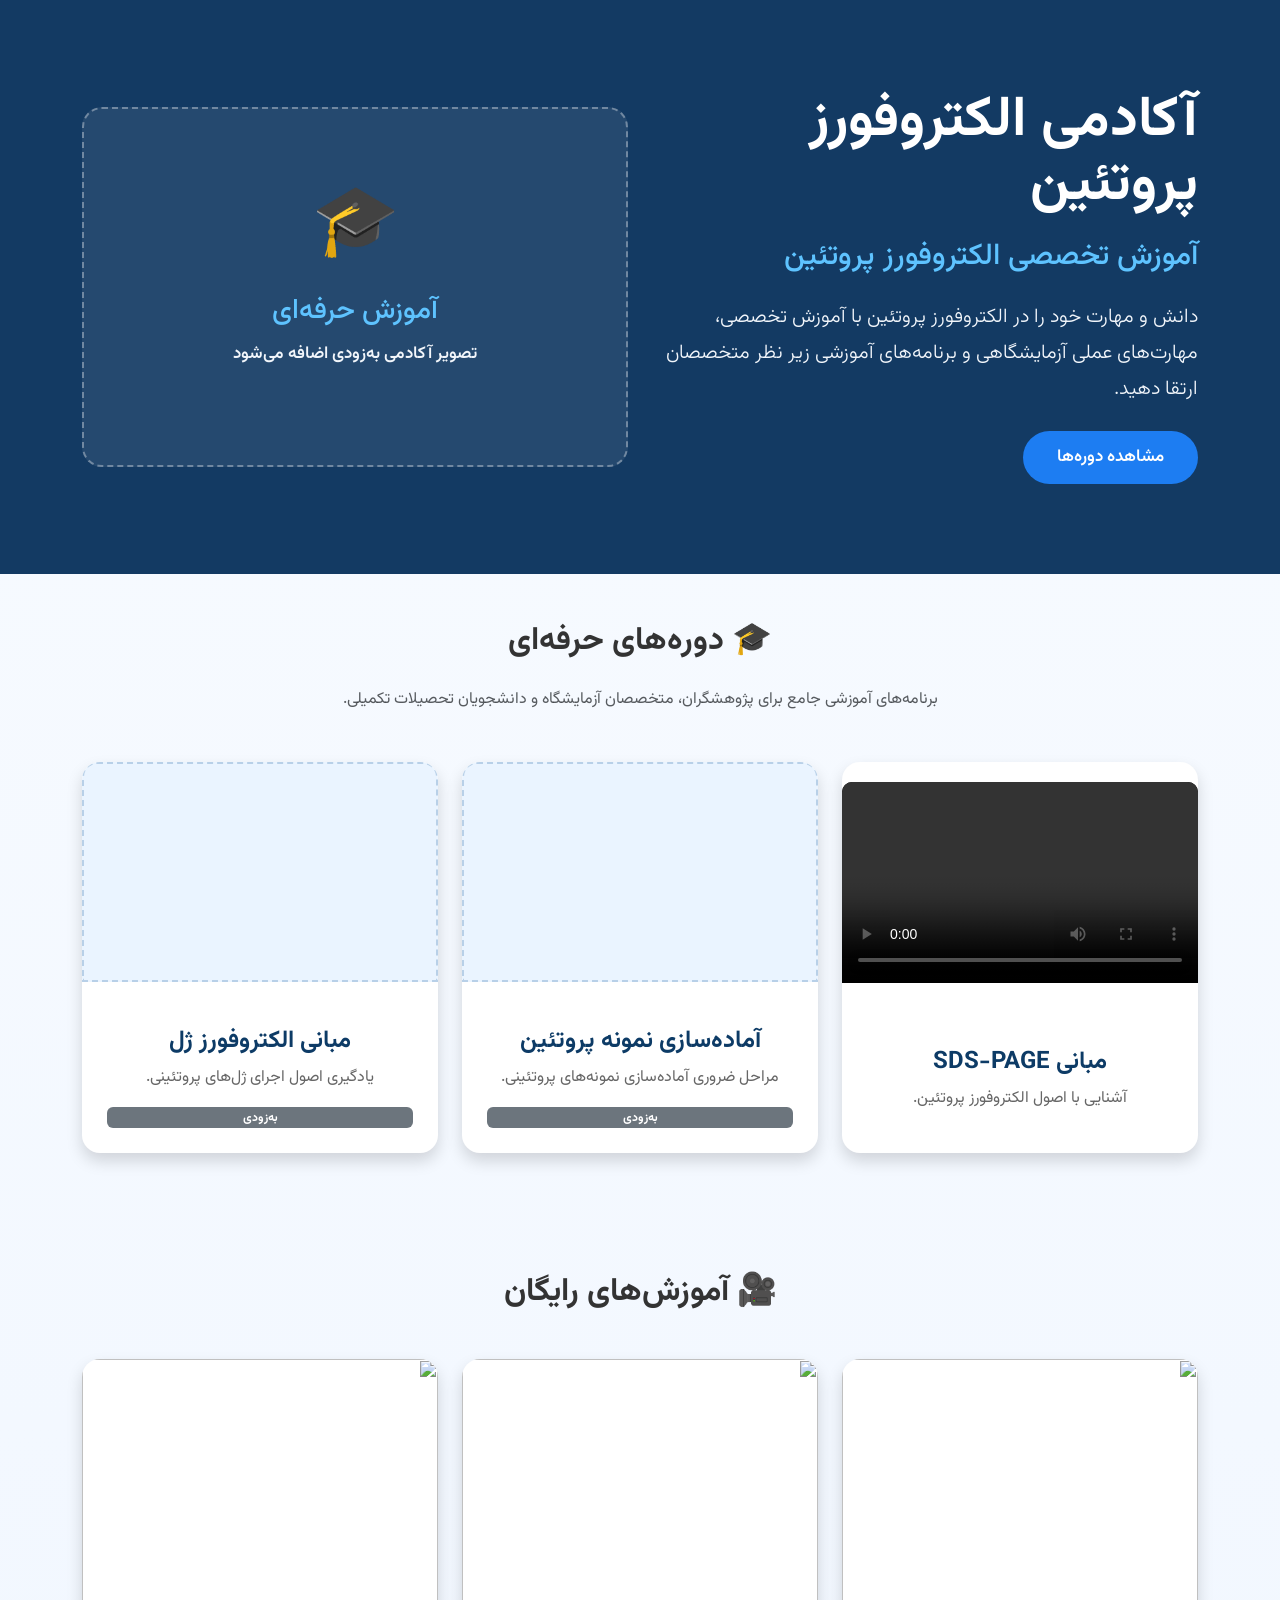
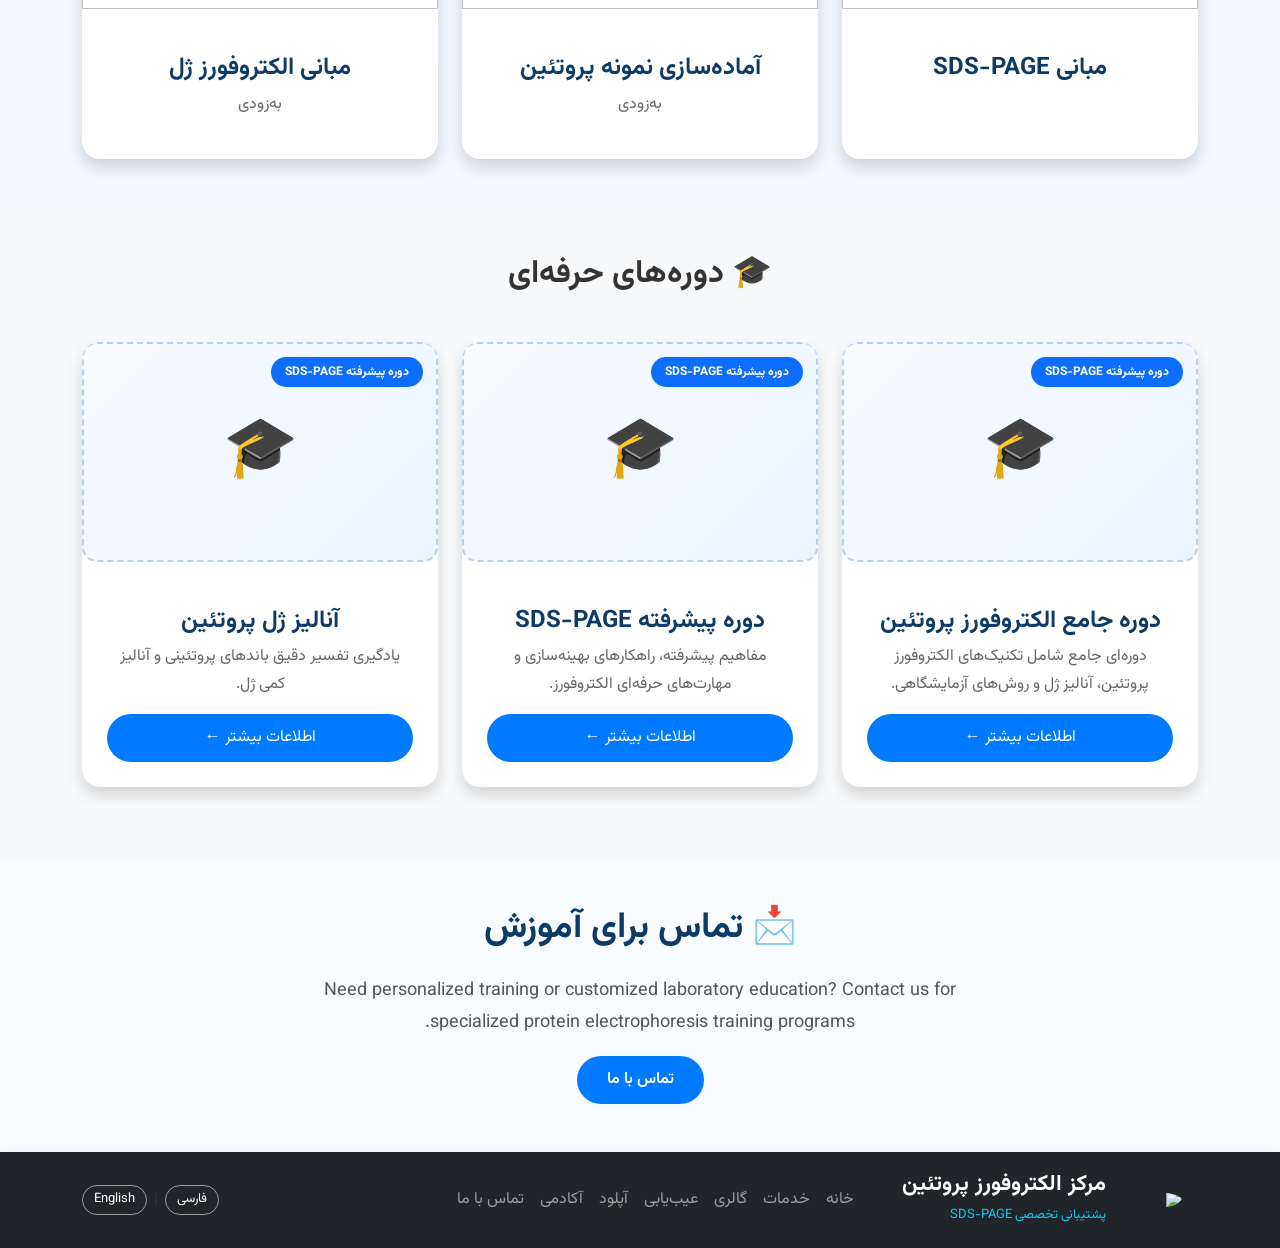
==== academy.html @ 6d5c1d3f "Add files via upload" ====
<!DOCTYPE html>
<html lang="en">

<head>

<meta charset="UTF-8">
<meta name="viewport" content="width=device-width, initial-scale=1.0">

<title>Academy | Protein Electrophoresis Center</title>
<link href="https://cdn.jsdelivr.net/npm/bootstrap@5.3.0/dist/css/bootstrap.min.css" rel="stylesheet">

<link rel="stylesheet" href="style.css">
<link rel="preconnect" href="https://fonts.googleapis.com">
<link rel="preconnect" href="https://fonts.gstatic.com" crossorigin>
<link href="https://fonts.googleapis.com/css2?family=Vazirmatn:wght@300;400;500;600;700&display=swap" rel="stylesheet">

</head>


<body>


<!-- Academy Header -->

<section class="academy-hero">

<div class="container">

<div class="row align-items-center">

<div class="col-lg-6">

<h1 class="display-4 fw-bold">
    Protein Electrophoresis Academy
</h1>
<h3 class="text-primary mb-4">
Specialized Training in Protein Electrophoresis
</h3>

<p class="lead text-muted mb-4">
Advance Your Expertise in Protein Electrophoresis with Specialized Training,
Hands-on Laboratory Skills, and Expert-Led Educational Programs.
</p>

<a href="#courses" class="btn btn-primary">
Explore Courses
</a>

</div>


<div class="col-lg-6 text-center">

<div class="academy-placeholder">

    <div class="placeholder-content">

        <div class="placeholder-icon">🎓</div>

        <h3>Professional Training</h3>

        <p>Academy Image Coming Soon</p>

    </div>

</div>

</div>

</section>
<section class="py-5" id="free">

<div class="container">

<div class="text-center mb-5">

<h2 class="fw-bold">
🎓 Professional Courses
</h2>

<p class="text-muted">

Comprehensive training programs designed for researchers, laboratory professionals, and graduate students.

</p>

</div>


<div class="row">


<div class="col-md-4 mb-4">

<div class="card h-100 shadow">

<div class="sds-video">
    <video controls preload="metadata" playsinline>
        <source src="videos/sds-page.mp4" type="video/mp4">
        Your browser does not support HTML5 video.
    </video>
</div>



<div class="card-body text-center">

<h4>
SDS-PAGE Fundamentals
</h4>

<p>
Introduction to protein electrophoresis principles.
</p>



</div>

</div>

</div>



<div class="col-md-4 mb-4">

<div class="card h-100 shadow">


<div class="tutorial-placeholder">
</div>


<div class="card-body text-center">

<h4>
Protein Sample Preparation
</h4>

<p>
Essential steps for preparing protein samples.
</p>

<span class="badge bg-secondary">
Coming Soon
</span>

</div>

</div>

</div>




<div class="col-md-4 mb-4">

<div class="card h-100 shadow">


<div class="tutorial-placeholder">
</div>


<div class="card-body text-center">

<h4>
Gel Electrophoresis Basics
</h4>

<p>
Learn the fundamentals of running protein gels.
</p>

<span class="badge bg-secondary">
Coming Soon
</span>

</div>

</div>

</div>


</div>

</div>

</section>


<!-- Free Tutorials -->

<section class="py-5">

<div class="container">

<h2 class="text-center mb-5">
🎥 Free Tutorials
</h2>


<div class="row">


<div class="col-md-4">

<div class="card h-100 shadow">

<img src="images/tutorial1.png" class="card-img-top">

<div class="card-body text-center">

<h4>
SDS-PAGE Fundamentals
</h4>


</div>

</div>

</div>



<div class="col-md-4">

<div class="card h-100 shadow">

<img src="images/tutorial2.png" class="card-img-top">

<div class="card-body text-center">

<h4>
Protein Sample Preparation
</h4>

<p>
Coming Soon
</p>

</div>

</div>

</div>



<div class="col-md-4">

<div class="card h-100 shadow">

<img src="images/tutorial3.png" class="card-img-top">

<div class="card-body text-center">

<h4>
Gel Electrophoresis Basics
</h4>

<p>
Coming Soon
</p>

</div>

</div>

</div>


</div>

</div>

</section>
<section class="py-5 bg-light" id="courses">

<div class="container">

<h2 class="text-center mb-5">
🎓 Professional Courses
</h2>


<div class="row">


<div class="col-md-4 mb-4">

<div class="card h-100 shadow">
<div class="course-badge">
  Advanced SDS-PAGE Course
</div>

<div class="course-placeholder">
    🎓
</div>


<div class="card-body text-center">

<h4>
Complete Protein Electrophoresis Course
</h4>

<p>
A comprehensive course covering protein electrophoresis techniques, gel analysis and laboratory practices.
</p>


<a href="#" class="btn btn-primary">
Learn More →
</a>


</div>

</div>

</div>




<div class="col-md-4 mb-4">

<div class="card h-100 shadow">
<div class="course-badge">
  Advanced SDS-PAGE Course 
</div>

<div class="course-placeholder">
    🎓
</div>


<div class="card-body text-center">

<h4>
Advanced SDS-PAGE Course
</h4>

<p>
Advanced concepts, optimization strategies and professional electrophoresis skills.
</p>


<a href="#" class="btn btn-primary">
Learn More →
</a>


</div>

</div>

</div>




<div class="col-md-4 mb-4">

<div class="card h-100 shadow">
<div class="course-badge">
    Advanced SDS-PAGE Course
</div>

<div class="course-placeholder">
    🎓
</div>


<div class="card-body text-center">

<h4>
Protein Gel Analysis 
</h4>

<p>
Learn accurate protein band interpretation and quantitative gel analysis.
</p>

<a href="#" class="btn btn-primary">
Learn More →
</a>


</div>

</div>

</div>


</div>

</div>

</section>

<section class="py-5 academy-contact">

<div class="container text-center">


<h2>
📩 Contact for Training
</h2>


<p class="mt-3">

Need personalized training or customized laboratory education?

Contact us for specialized protein electrophoresis training programs.

</p>


<a href="contact.html" class="btn btn-primary mt-3">

Contact Us

</a>


</div>

</section>

<script src="language.js"></script>
</body>

</html>
<nav class="navbar navbar-expand-lg navbar-dark bg-dark shadow">

<div class="container">

<a class="navbar-brand d-flex align-items-center" href="#">

<img src="images/logo.png" width="60" class="me-3">

<div>

<h4 class="m-0">Protein Electrophoresis Center</h4>

<small class="text-info">
Professional SDS-PAGE Support
</small>

</div>

</a>

<button class="navbar-toggler"

type="button"

data-bs-toggle="collapse"

data-bs-target="#navbarNav">

<span class="navbar-toggler-icon"></span>

</button>

<div class="collapse navbar-collapse"

id="navbarNav">

<ul class="navbar-nav ms-auto">

<li class="nav-item">

<a class="nav-link" href="index.html">Home</a>
</li>

<li class="nav-item">

<a class="nav-link"

href="#">Services</a>

</li>

<li class="nav-item">

<a class="nav-link"

href="#">Gallery</a>

</li>

<li class="nav-item">

<a class="nav-link"

href="#">Troubleshooting</a>

</li>

<li class="nav-item">

<a class="nav-link"

href="#">Upload</a>

</li>
<li class="nav-item">
    <a class="nav-link" href="academy.html">
        Academy
    </a>
</li>

<li class="nav-item">

<a class="nav-link"

href="#">Contact</a>

</li>

</ul>

</div>

</div>

</nav>
---- style.css ----
/* ===========================
   Protein Electrophoresis Clinic
   Final Version - Part 1
=========================== */

body{
    font-family: Arial, Helvetica, sans-serif;
    background:#f8f9fa;
    color:#333;
    margin:0;
    padding:0;
}

/* Navbar */

.navbar{
    padding:15px 0;
}

.navbar-brand h4{
    margin:0;
    font-size:26px;
    font-weight:bold;
}

.navbar-brand small{
    font-size:13px;
    color:#7fd3ff;
}

.navbar img{
    border-radius:50%;
}

/* Hero */

.hero{
    background:linear-gradient(135deg,#0b3c6d,#111827);
    color:white;
    padding:80px 0;
}

.hero h1{
    font-size:52px;
    font-weight:700;
}

.hero p{
    font-size:22px;
    line-height:1.8;
}

.hero-image{
    max-width:420px;
    border-radius:20px;
    box-shadow:0 15px 40px rgba(0,0,0,.35);
}

/* Buttons */

.btn-primary{
    background:#007bff;
    border:none;
    border-radius:30px;
    padding:12px 28px;
}

.btn-primary:hover{
    background:#0056b3;
}

.btn-outline-light{
    border-radius:30px;
    padding:12px 28px;
}

/* Sections */

section{
    padding-top:70px;
    padding-bottom:70px;
}

h2{
    font-weight:bold;
    margin-bottom:25px;
}

/* Cards */

.card{
    border:none;
    border-radius:20px;
    overflow:hidden;
    transition:.35s;
}

.card:hover{
    transform:translateY(-8px);
    box-shadow:0 20px 40px rgba(0,0,0,.18);
}

.card img{
    height:250px;
    object-fit:cover;
}

.card-body{
    padding:25px;
}

.card h4{
    font-weight:bold;
    color:#0d6efd;
}
/* WHY CHOOSE US */

.bg-light{
    background:#f5f8fc;
}

.text-center h1{
    font-size:60px;
}

.text-center h4{
    margin-top:20px;
    color:#0d6efd;
    font-weight:bold;
}

.text-center p{
    line-height:1.8;
}
/* ===== FINAL DESIGN EFFECTS ===== */

html{
scroll-behavior:smooth;
}


body{
font-family: Arial, sans-serif;
}


.card{
transition:0.4s ease;
}


.card:hover{
transform:translateY(-10px);
box-shadow:0 15px 35px rgba(0,0,0,0.2);
}


footer img{
border-radius:50%;
}


section{
animation:fadeIn 0.8s ease;
}


@keyframes fadeIn{

from{
opacity:0;
transform:translateY(20px);
}

to{
opacity:1;
transform:translateY(0);
}


}.feature-img{
    width:100%;
    height:160px;
    object-fit:cover;
    border-radius:12px;
    display:block;
    margin:0 auto 15px;
}
.academy-hero{

background:#133a63;

padding:90px 0;

color:white;

}


.academy-hero h1{

font-size:52px;

font-weight:700;

color:#0d3b66;

margin-bottom:25px;

}


.academy-hero p{

font-size:20px;

line-height:1.8;

margin-bottom:35px;

color:#555;

}


.academy-placeholder{

height:380px;

border:3px dashed #c7d7ea;

border-radius:20px;

display:flex;

align-items:center;

justify-content:center;

font-size:28px;

font-weight:600;

color:#6c757d;

background:white;

}
.academy-hero{

background:#133a63;

padding:90px 0;

color:white;

}


.academy-hero h1{

font-size:48px;
font-weight:700;
color:#0d3b66;
margin-bottom:20px;

}


.academy-hero h3{

font-size:26px;
color:#1d6fa5;
margin-bottom:25px;

}


.academy-hero p{

font-size:18px;
line-height:1.8;
color:#555;
margin-bottom:30px;

}


.academy-placeholder{

height:380px;
width:100%;
border-radius:20px;
border:3px dashed #c8d8e8;
background:white;

}
.tutorial-placeholder{

height:200px;

background:#f8fbff;

border:2px dashed #c8d8e8;

display:flex;

align-items:center;

justify-content:center;

border-radius:15px;

}
.course-placeholder{

height:200px;

background:white;

border:2px dashed #c8d8e8;

border-radius:15px;

display:flex;

align-items:center;

justify-content:center;

}
.academy-contact{

background:#f8fbff;

padding:70px 0;

}


.academy-contact h2{

font-size:36px;

font-weight:700;

color:#0d3b66;

}


.academy-contact p{

font-size:18px;

color:#555;

line-height:1.8;

max-width:700px;

margin:auto;

}
.academy-hero .btn,
.academy-contact .btn{

padding:12px 30px;

border-radius:30px;

font-weight:600;

}


.card{

border:none;

border-radius:18px;

overflow:hidden;

transition:0.3s;

}


.card:hover{

transform:translateY(-8px);

box-shadow:0 15px 30px rgba(0,0,0,0.12);

}


.card h4{

color:#0d3b66;

font-weight:700;

}


.card p{

color:#666;

line-height:1.7;

}
.tutorial-placeholder,
.course-placeholder{

height:220px;

background:linear-gradient(135deg,#f8fbff,#eaf4ff);

border:2px dashed #b8d0e8;

}
.tutorial-placeholder,
.course-placeholder{

font-size:60px;
color:#0d6efd;

}
.academy-hero h1{
    color:#ffffff;
    font-size:56px;
    font-weight:700;
    line-height:1.15;
    margin-bottom:20px;
}

.academy-hero h3{
    color:#5ec3ff !important;
    font-size:30px;
    font-weight:500;
    margin-bottom:25px;
}

.academy-hero p{
    color:#f2f6fb !important;
    font-size:20px;
    line-height:1.8;
    max-width:650px;
}

.academy-hero .btn{
    background:#1d7df2;
    color:#fff;
    border:none;
    padding:14px 34px;
    border-radius:40px;
    font-weight:600;
    font-size:17px;
}

.academy-hero .btn:hover{
    background:#0f6be6;
}
.academy-placeholder{

height:360px;

background:rgba(255,255,255,.08);

border:2px dashed rgba(255,255,255,.35);

border-radius:20px;

display:flex;

justify-content:center;

align-items:center;

text-align:center;

}

.placeholder-content h3{

color:white;

font-size:28px;

margin-top:15px;

margin-bottom:10px;

}

.placeholder-content p{

color:#d7e6f5;

font-size:17px;

}

.placeholder-icon{

font-size:70px;

}
.tutorial-placeholder{

height:220px;

background:#eaf4ff;

display:flex;

flex-direction:column;

justify-content:center;

align-items:center;

font-size:55px;

color:#1d7df2;

border-radius:15px 15px 0 0;

}

.tutorial-placeholder p{

margin-top:12px;

font-size:16px;

color:#5b6f85;

}
.course-card{
    position:relative;
}
.course-badge{
    position:absolute;
    top:15px;
    right:15px;
    background:#0d6efd;
    color:white;
    padding:6px 14px;
    border-radius:20px;
    font-size:12px;
    font-weight:700;
}

.card{
    position:relative;
}
.course-card,
.card {
    display:flex;
    flex-direction:column;
    height:100%;
}

.card-body {
    display:flex;
    flex-direction:column;
    flex:1;
}

.card-body .btn {
    margin-top:auto;
}
/* ===========================
   PRODUCT PAGE
=========================== */

.product-hero{
    background:#0b2a47;
    padding:90px 0;
    color:#fff;
}

.product-header{
    display:flex;
    align-items:center;
    justify-content:space-between;
    gap:60px;
    flex-wrap:wrap;
}

.product-info{
    flex:1;
    min-width:320px;
}

.product-category{
    display:inline-block;
    background:#1d4f91;
    color:#fff;
    padding:8px 18px;
    border-radius:30px;
    font-size:14px;
    font-weight:600;
    margin-bottom:20px;
}

.product-info h1{
    font-size:48px;
    font-weight:700;
    margin-bottom:20px;
    color:#fff;
}

.product-info p{
    font-size:18px;
    line-height:1.8;
    color:#dbe7f5;
    margin-bottom:35px;
}

.product-image{
    flex:1;
    display:flex;
    justify-content:center;
    min-width:320px;
}

.placeholder-image{
    width:420px;
    height:320px;
    border:2px dashed rgba(255,255,255,.35);
    border-radius:20px;
    display:flex;
    align-items:center;
    justify-content:center;
    font-size:22px;
    color:#dbe7f5;
    background:rgba(255,255,255,.05);
}
.mega-menu{
    width:650px;
    left:50%;
    transform:translateX(-50%);
    border-radius:15px;
    padding:25px;
}

.mega-menu .dropdown-item{
    padding:8px 10px;
    font-size:15px;
    color:#123;
}

.mega-menu .dropdown-item:hover{
    background:#0d6efd;
    color:white;
}

.mega-menu h6{
    font-size:18px;
    font-weight:700;
    margin-bottom:15px;
}

.product-preview{
    margin-top:20px;
    padding:15px;
    border-top:1px solid #ddd;
}
/* Products Mega Menu */

.mega-dropdown .dropdown-menu{
    width:600px;
    padding:25px;
    border-radius:12px;
    left:50%;
    transform:translateX(-50%);
}


.mega-menu .row{
    display:flex;
}


.mega-menu h6{
    color:#0d6efd;
    font-size:17px;
    font-weight:700;
    margin-bottom:15px;
}


.product-item{
    display:block;
    padding:7px 10px;
    color:#123;
    text-decoration:none;
    border-radius:5px;
}


.product-item:hover{
    background:#0d6efd;
    color:white;
}


.product-preview{
    background:#f8f9fa;
    border-radius:10px;
    padding:15px;
    margin-top:15px;
}
.dropdown-menu .dropdown-item {
    font-size: 14px;
    padding: 8px 15px;
}

.dropdown-menu {
    min-width: 260px;
}

.dropdown-menu .dropdown-item:hover {
    background-color: #0d6efd;
    color: white;
}
.navbar .dropdown-menu .dropdown-item {
    font-size: 13px !important;
    line-height: 1.4;
    padding: 6px 12px;
}

.navbar .dropdown-menu {
    font-size: 13px !important;
}

.navbar .dropdown-menu li {
    font-size: 13px !important;
}

#productImage{
    width: 100%;
    max-width: 350px;
    height: 350px;
    object-fit: contain;
    display: block;
    margin: auto;
}
.product-image-card{
    background:#ffffff;
    border-radius:20px;
    padding:30px;
    box-shadow:0 10px 25px rgba(0,0,0,.12);
    text-align:center;
}
body{
    background:linear-gradient(180deg,#f8fbff,#eef5ff);
}
.feature-img{
    width: 100% !important;
    max-width: 300px !important;
    height: 160px !important;
    object-fit: cover !important;
    display: block;
    margin: 0 auto;
}
#productImage{
    max-width:300px;
    width:100%;
    height:auto;
    display:block;
    margin:auto;
    object-fit:contain;
}
/* ===== Bilingual Persian / English ===== */
html[dir="rtl"] body,
html[lang="fa"] body,
body.rtl-site{
    font-family: "Vazirmatn", Tahoma, Arial, sans-serif;
}

html[dir="rtl"] .navbar-brand,
html[dir="rtl"] .navbar-nav,
html[dir="rtl"] .dropdown-menu{
    font-family: "Vazirmatn", Tahoma, Arial, sans-serif;
}

html[dir="rtl"] .navbar-nav .dropdown-menu{
    text-align:right;
}

.language-switcher{
    display:flex;
    align-items:center;
    gap:7px;
    margin-inline-start:18px;
    white-space:nowrap;
    z-index:10;
}
.language-btn{
    border:1px solid rgba(255,255,255,.55);
    background:transparent;
    color:#fff;
    border-radius:18px;
    padding:4px 11px;
    font-size:13px;
    cursor:pointer;
    transition:.2s ease;
}
.language-btn:hover{
    background:rgba(255,255,255,.12);
}

html[dir="rtl"] .navbar-brand .me-3{
    margin-right:0 !important;
    margin-left:1rem !important;
}

@media (max-width: 991px){
    .language-switcher{margin:10px 0 0;}
}
@media (min-width: 992px) {
    .navbar-brand h4 {
        font-size: 22px;
    }

    .navbar-brand .text-info {
        font-size: 13px;
    }
}
/* SDS-PAGE Video */
.sds-video-section {
    max-width: 900px;
    margin: 50px auto;
    padding: 20px;
    text-align: center;
}

.sds-video-section h2 {
    margin-bottom: 25px;
    font-weight: 600;
}

.video-wrapper {
    width: 100%;
    overflow: hidden;
    border-radius: 15px;
    box-shadow: 0 8px 25px rgba(0, 0, 0, 0.15);
    background: #000;
}

.video-wrapper video {
    display: block;
    width: 100%;
    height: auto;
}
.sds-video {
    width: 100%;
    margin-top: 20px;
    border-radius: 12px;
    overflow: hidden;
    background: #000;
}

.sds-video video {
    width: 100%;
    display: block;
    max-height: 450px;
}
.sds-video {
    width: 95%;
    max-width: 800px;
    margin: 20px auto;
    overflow: hidden;
    border-radius: 12px;
}

.sds-video video {
    width: 100%;
    height: auto;
    display: block;
}
.sds-video {
    width: 100%;
    max-width: 100%;
    margin: 20px auto 0;
    overflow: hidden;
    border-radius: 12px;
}

.sds-video iframe {
    display: block;
    width: 100%;
    aspect-ratio: 16 / 9;
    border: 0;
}
.sds-video {
    width: 100%;
    max-width: 800px;
    margin: 20px auto;
    overflow: hidden;
    border-radius: 12px;
    background: #000;
}

.sds-video video {
    display: block;
    width: 100%;
    height: auto;
}
.sds-video {
    width: 100%;
    overflow: hidden;
    background: #000;
    border-radius: 10px 10px 0 0;
}

.sds-video video {
    width: 100%;
    height: auto;
    display: block;
    aspect-ratio: 16 / 9;
    object-fit: contain;
}
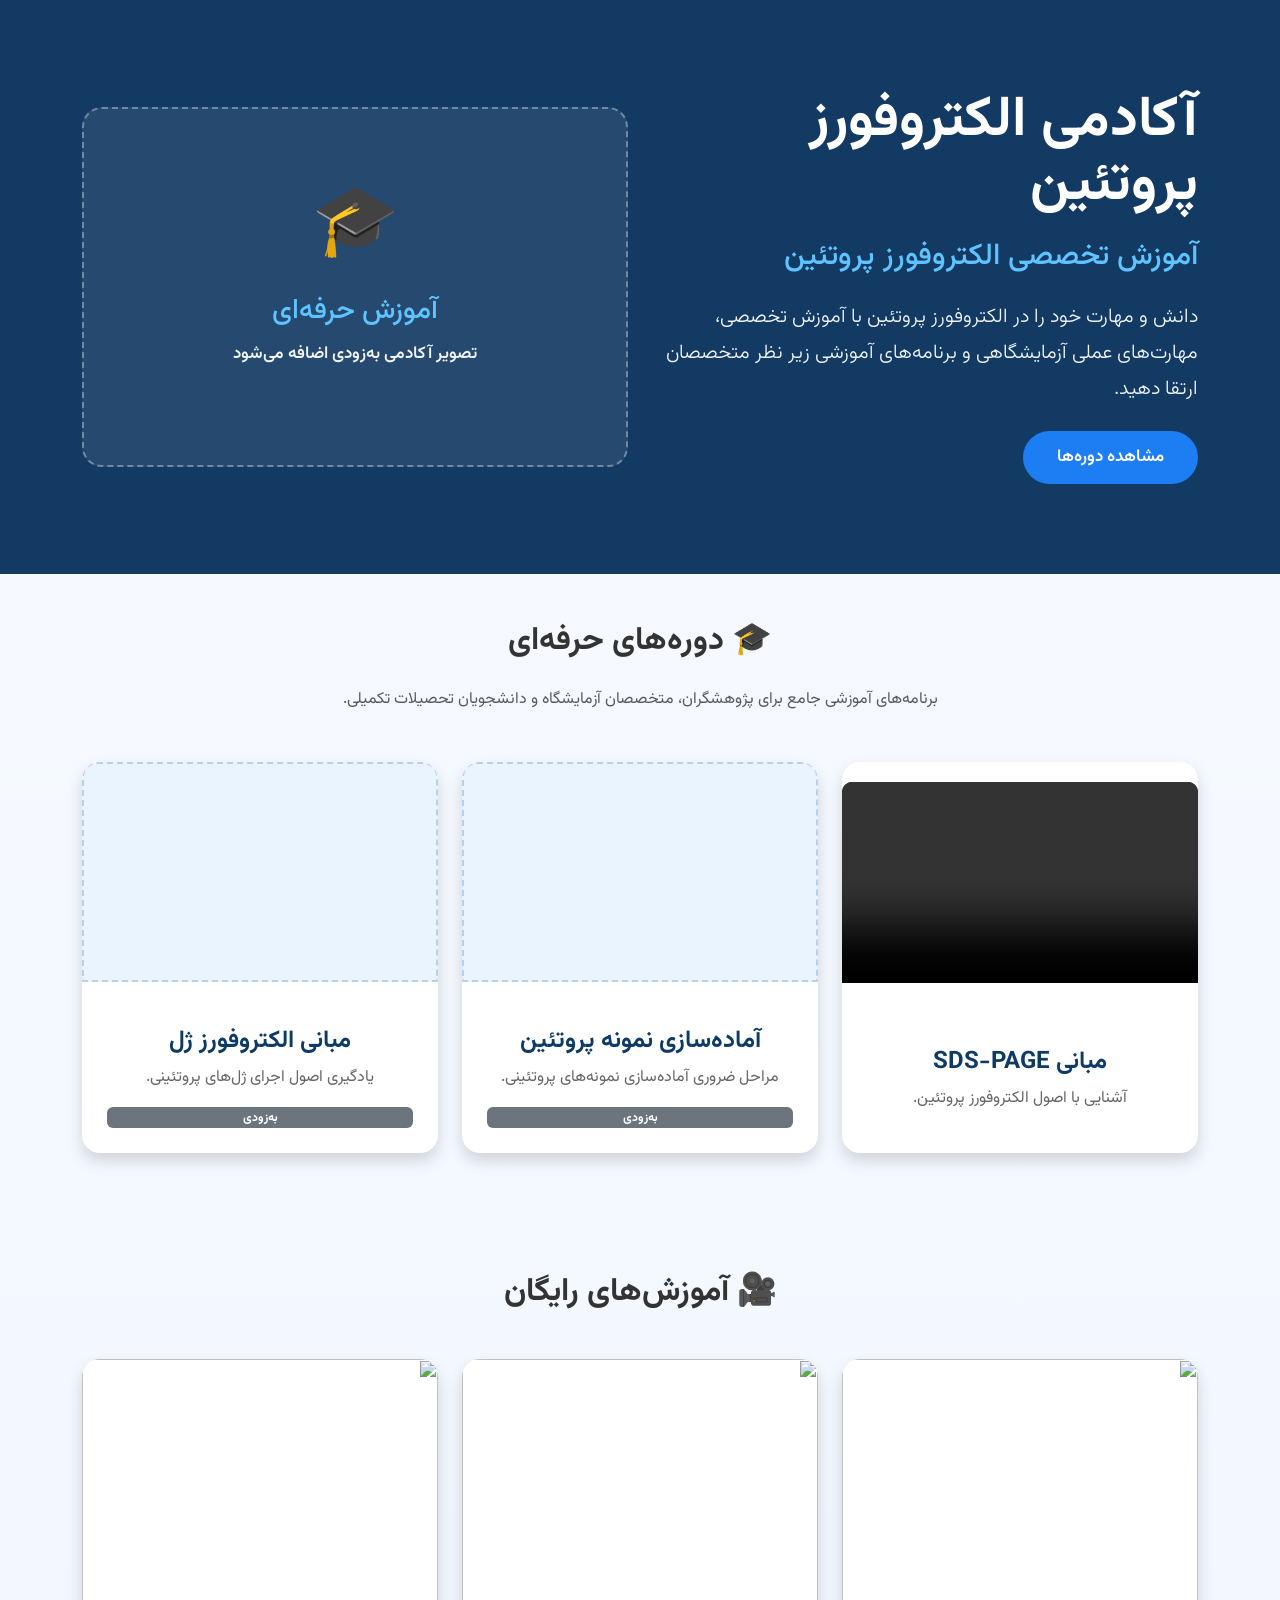
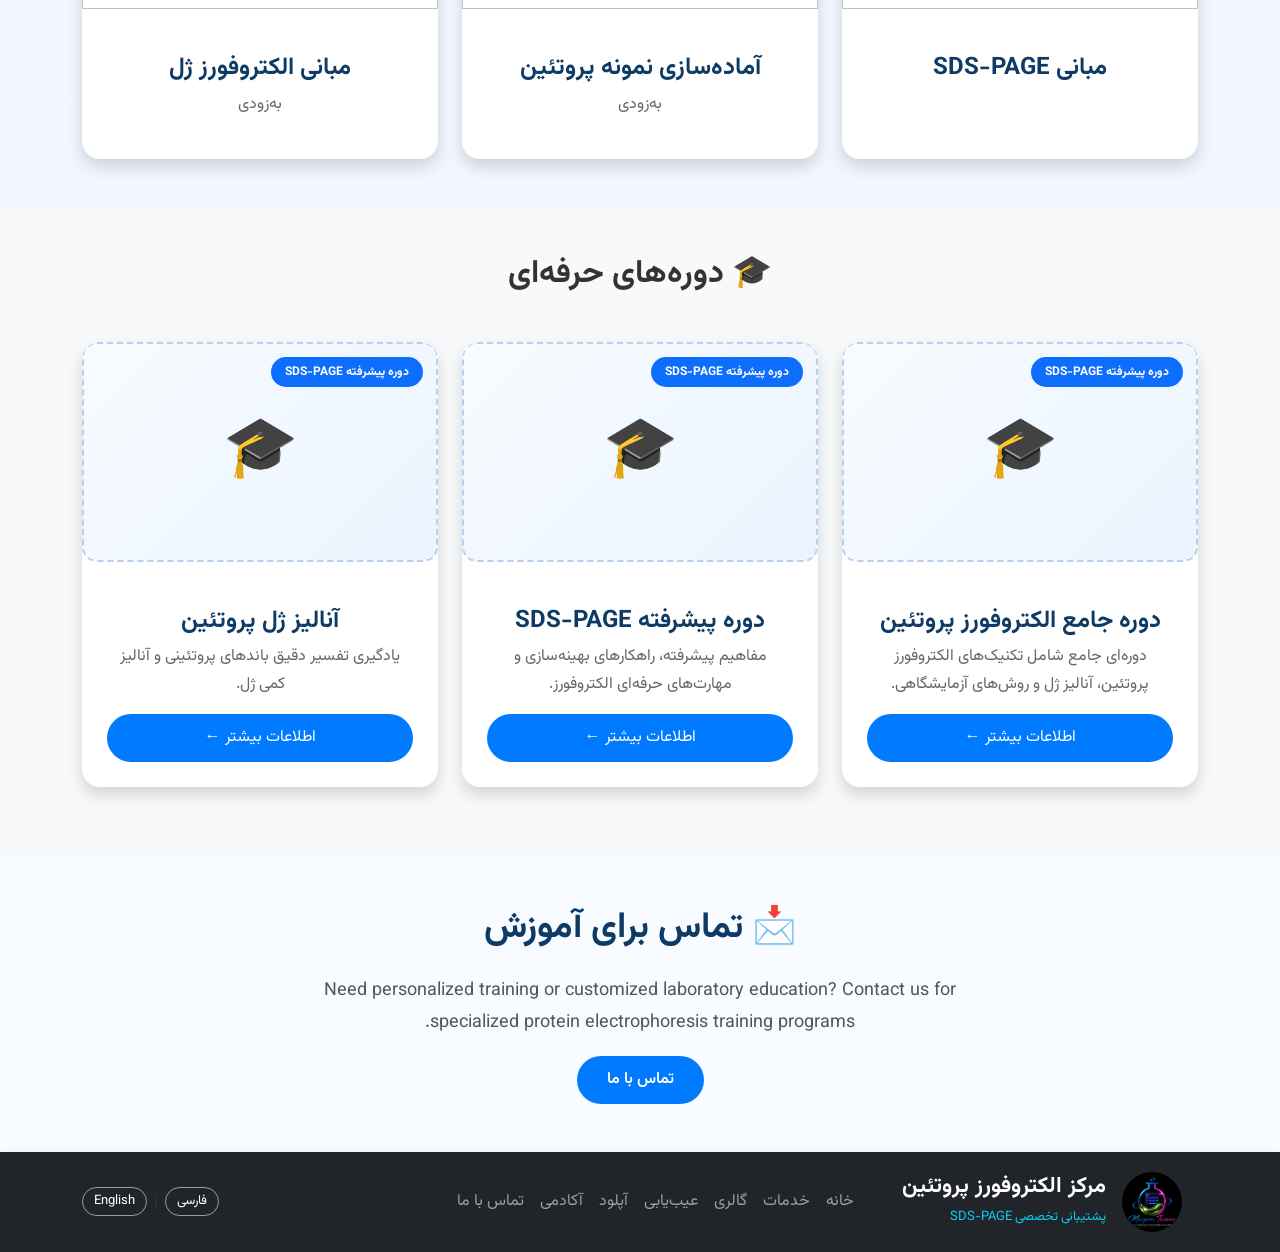
==== commit 8f9f9798: "Update academy.html Improve Academy SEO" ====
--- a/academy.html
+++ b/academy.html
@@ -7,18 +7,29 @@
 <meta charset="UTF-8">
 <meta name="viewport" content="width=device-width, initial-scale=1.0">
 
-<title>Academy | Protein Electrophoresis Center</title>
+<title>Protein Electrophoresis Academy | SDS-PAGE Training & Education</title>
+
+<meta name="description"
+      content="Protein Electrophoresis Academy offering educational resources and training in SDS-PAGE, protein electrophoresis, gel preparation, protein analysis, and laboratory techniques.">
+
+<link rel="alternate" hreflang="en"
+      href="https://mahi40158.github.io/protein-electrophoresis-center/academy.html">
+
+<link rel="alternate" hreflang="fa"
+      href="https://mahi40158.github.io/protein-electrophoresis-center/academy.html">
+
+<link rel="alternate" hreflang="x-default"
+      href="https://mahi40158.github.io/protein-electrophoresis-center/academy.html">
+
 <link href="https://cdn.jsdelivr.net/npm/bootstrap@5.3.0/dist/css/bootstrap.min.css" rel="stylesheet">
 
 <link rel="stylesheet" href="style.css">
+
 <link rel="preconnect" href="https://fonts.googleapis.com">
 <link rel="preconnect" href="https://fonts.gstatic.com" crossorigin>
 <link href="https://fonts.googleapis.com/css2?family=Vazirmatn:wght@300;400;500;600;700&display=swap" rel="stylesheet">
 
 </head>
-
-
-<body>
 
 
 <!-- Academy Header -->
@@ -534,4 +545,4 @@
 
 </div>
 
-</nav>+</nav>
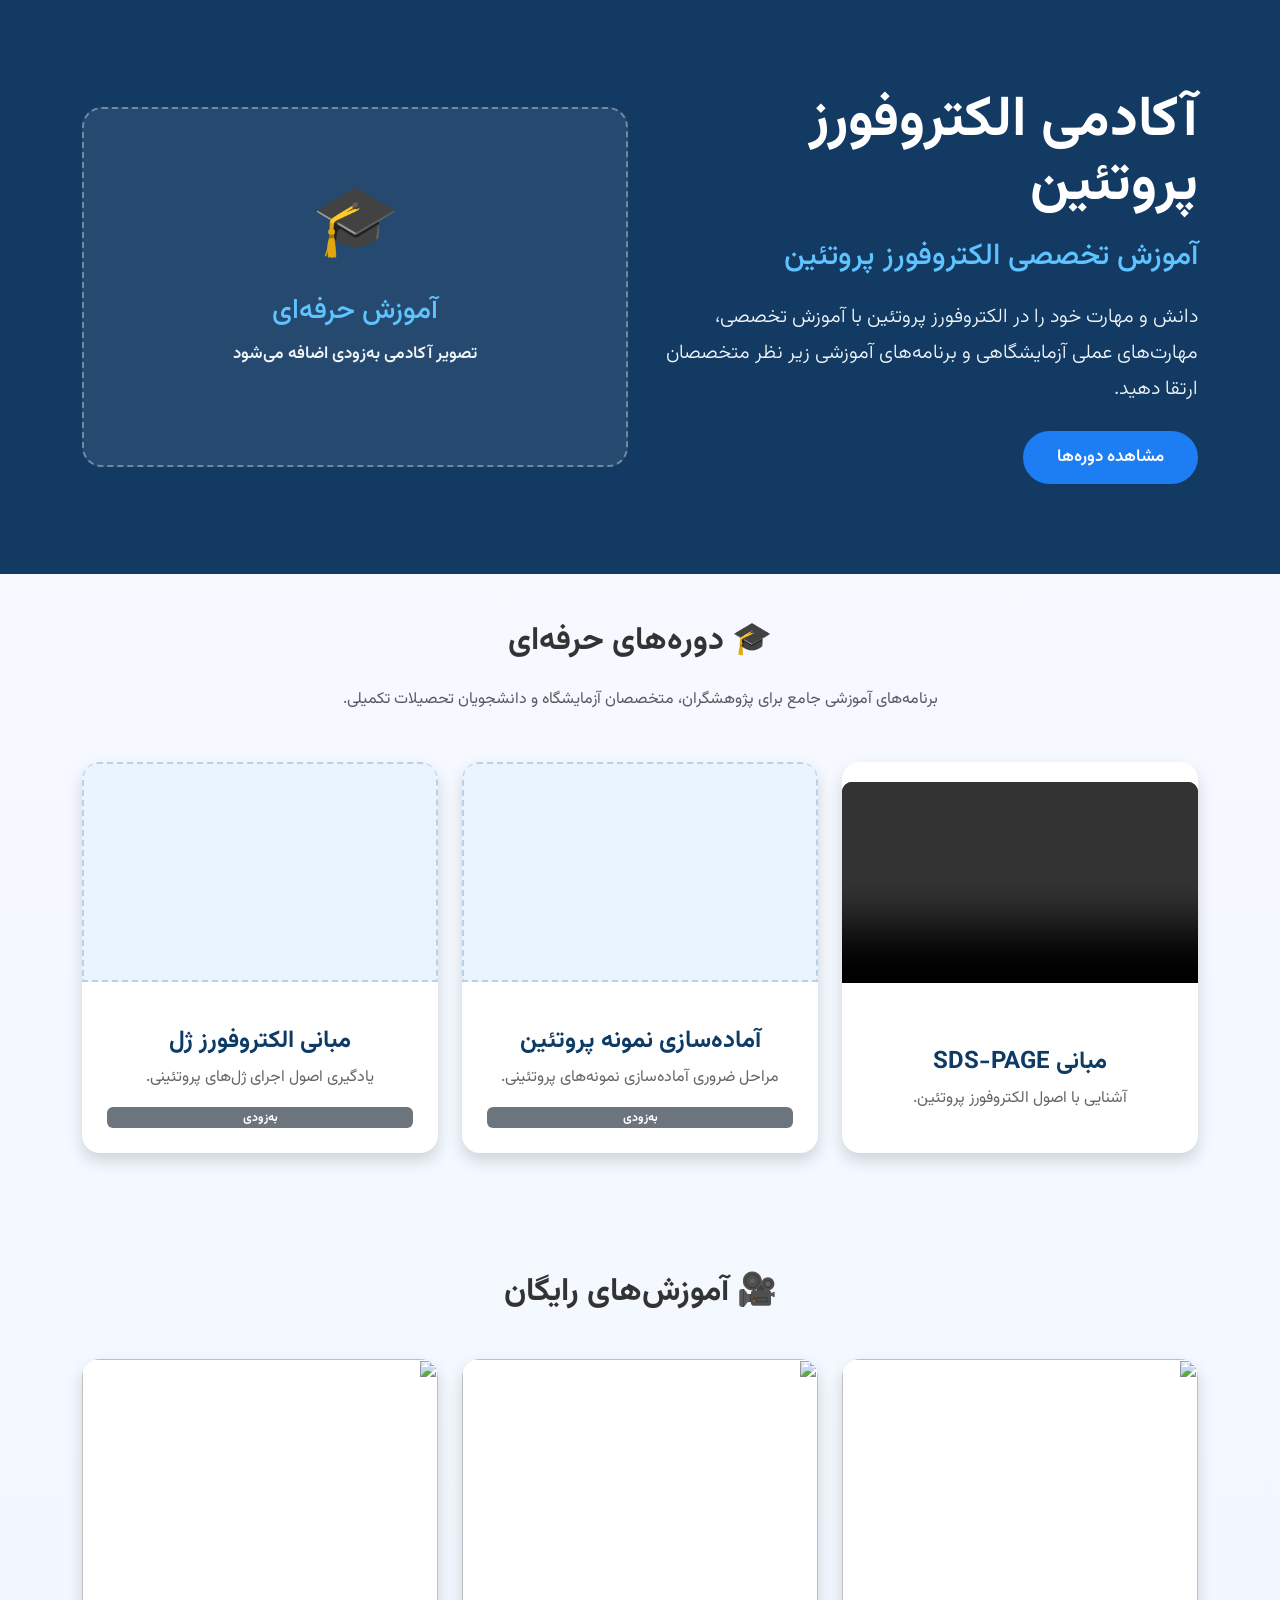
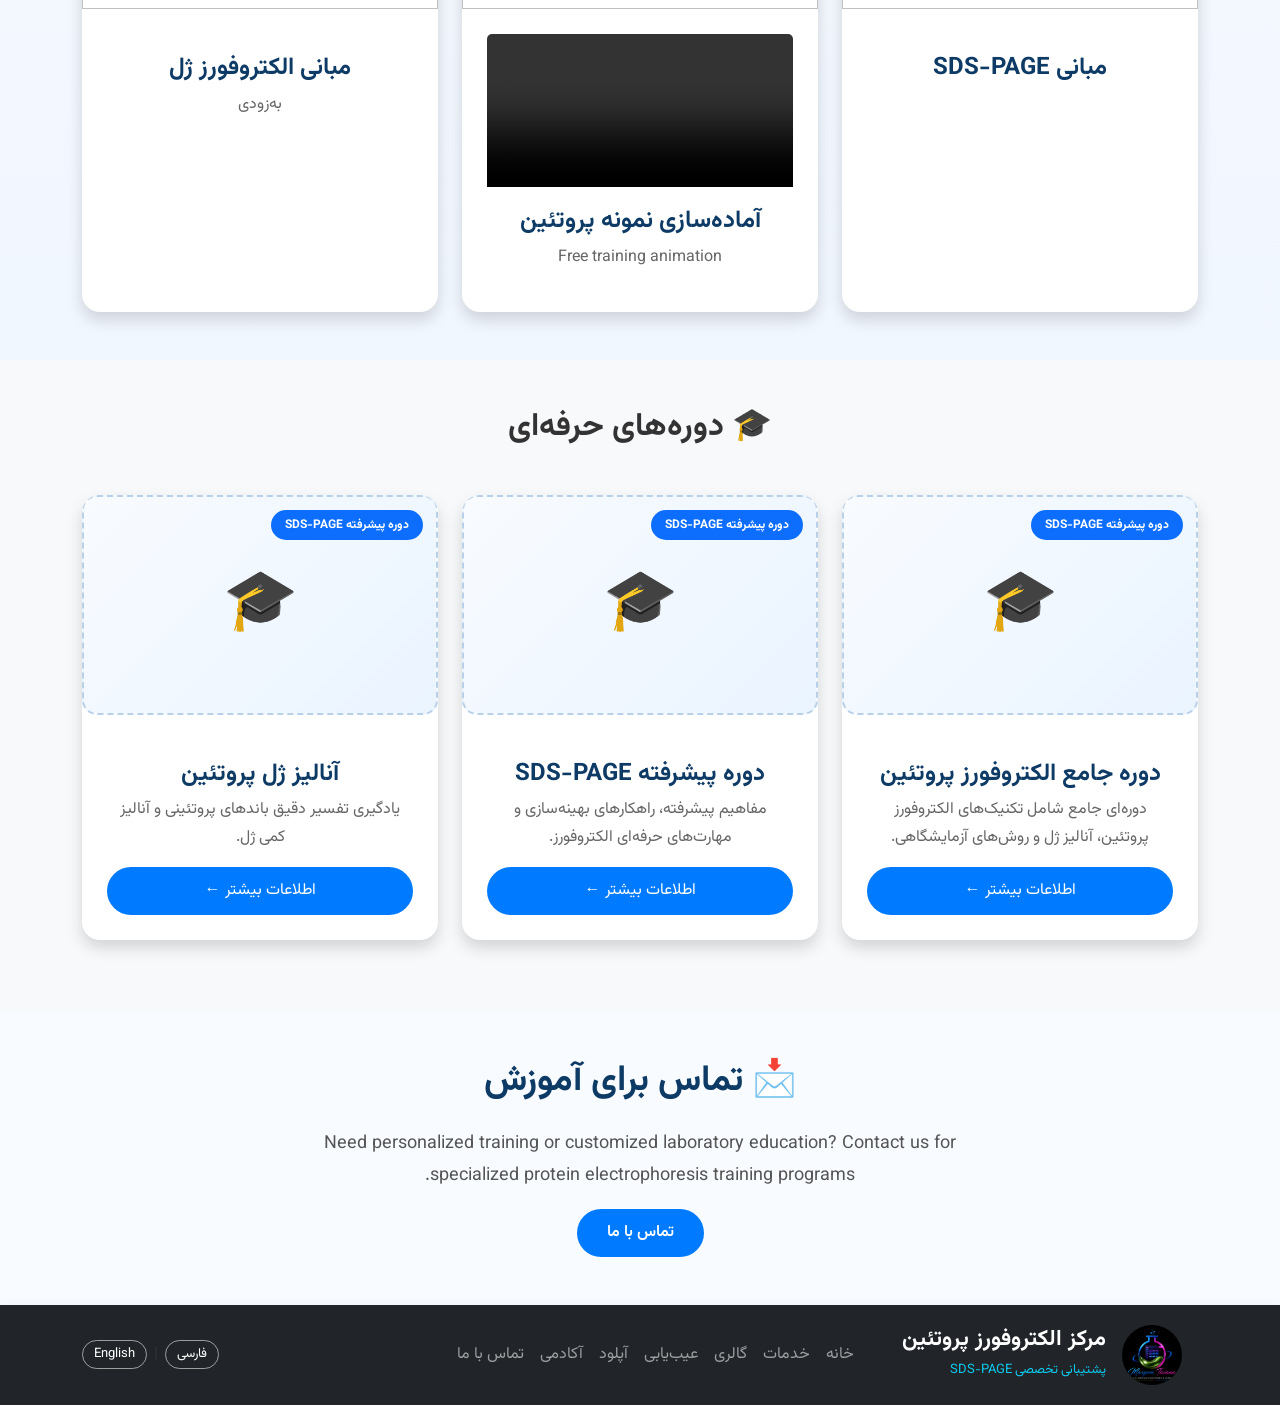
==== commit 7c8b6b43: "Update academy.html" ====
--- a/academy.html
+++ b/academy.html
@@ -247,14 +247,18 @@
 
 <div class="card-body text-center">
 
+<video class="card-img-top" controls preload="metadata">
+    <source src="videos/2ME%20Animation.mp4" type="video/mp4">
+    Your browser does not support the video tag.
+</video>
+
 <h4>
 Protein Sample Preparation
 </h4>
 
 <p>
-Coming Soon
-</p>
-
+Free training animation
+</p>
 </div>
 
 </div>
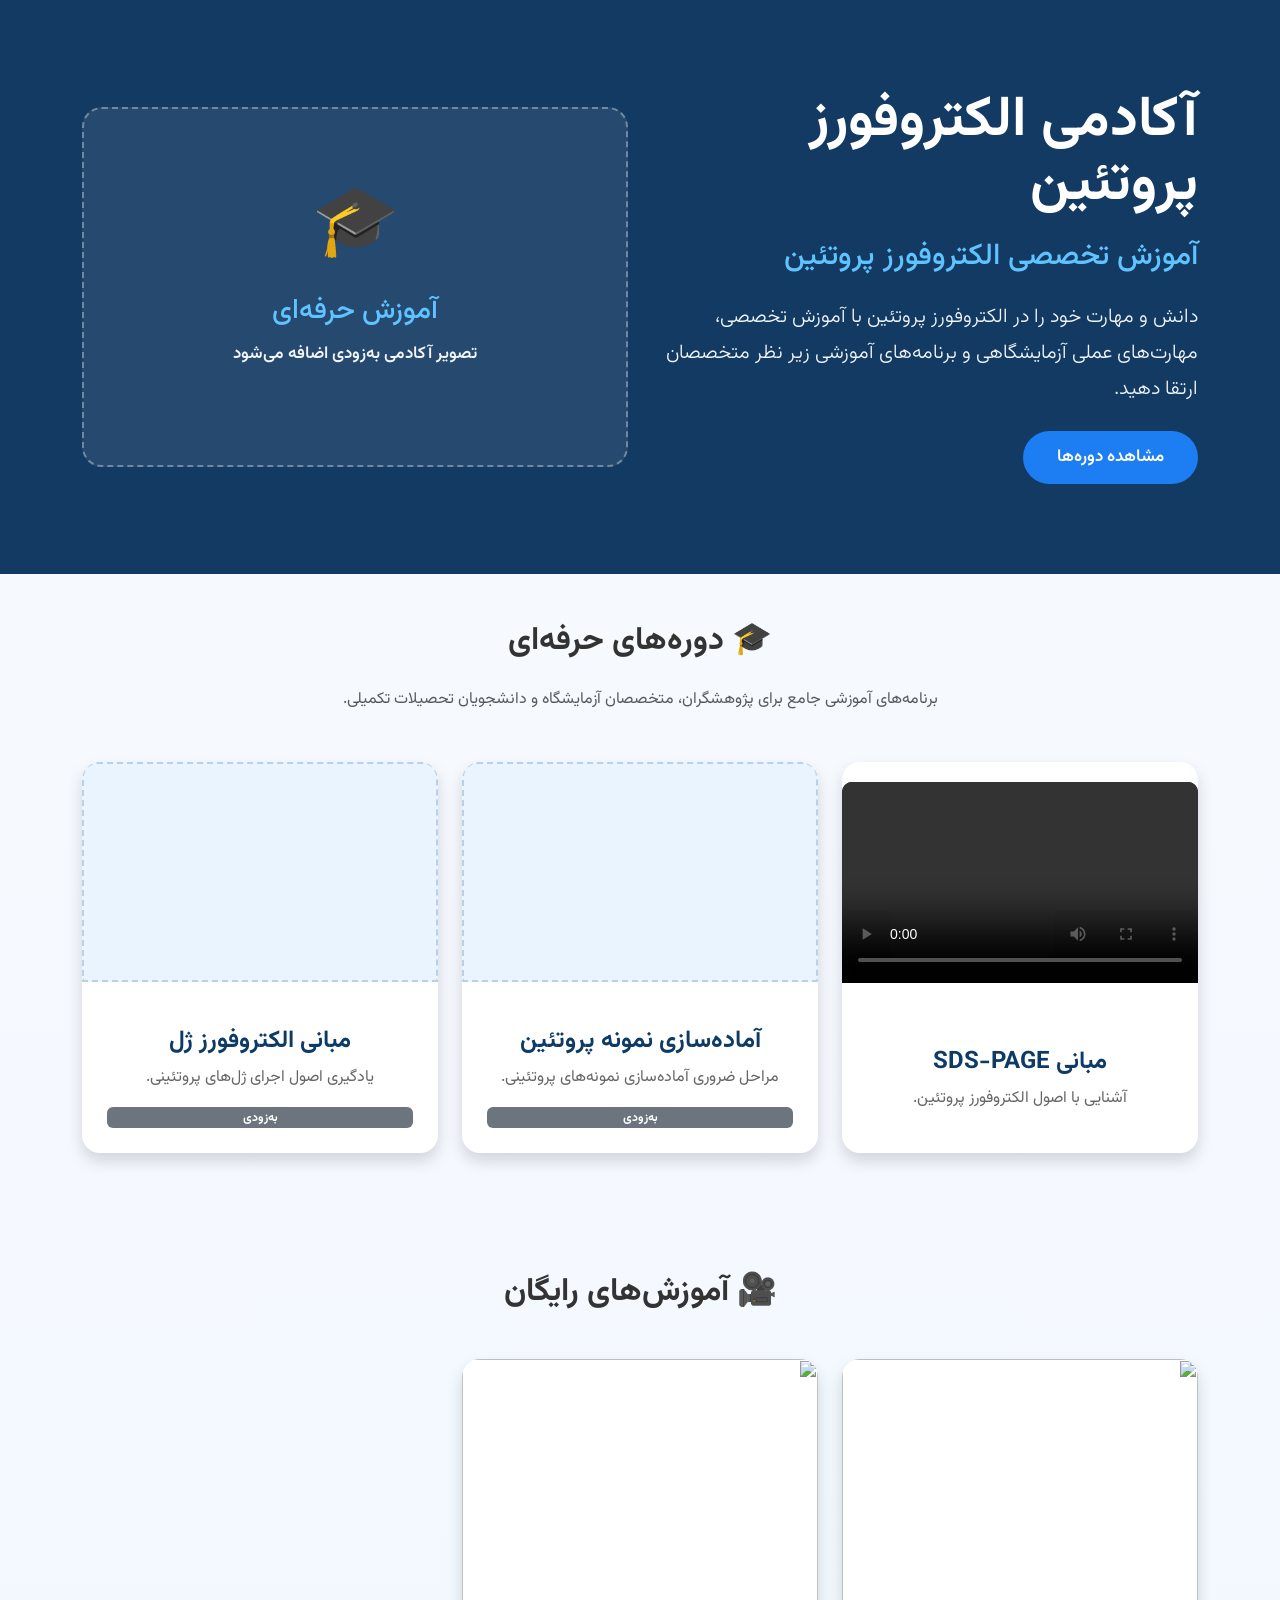
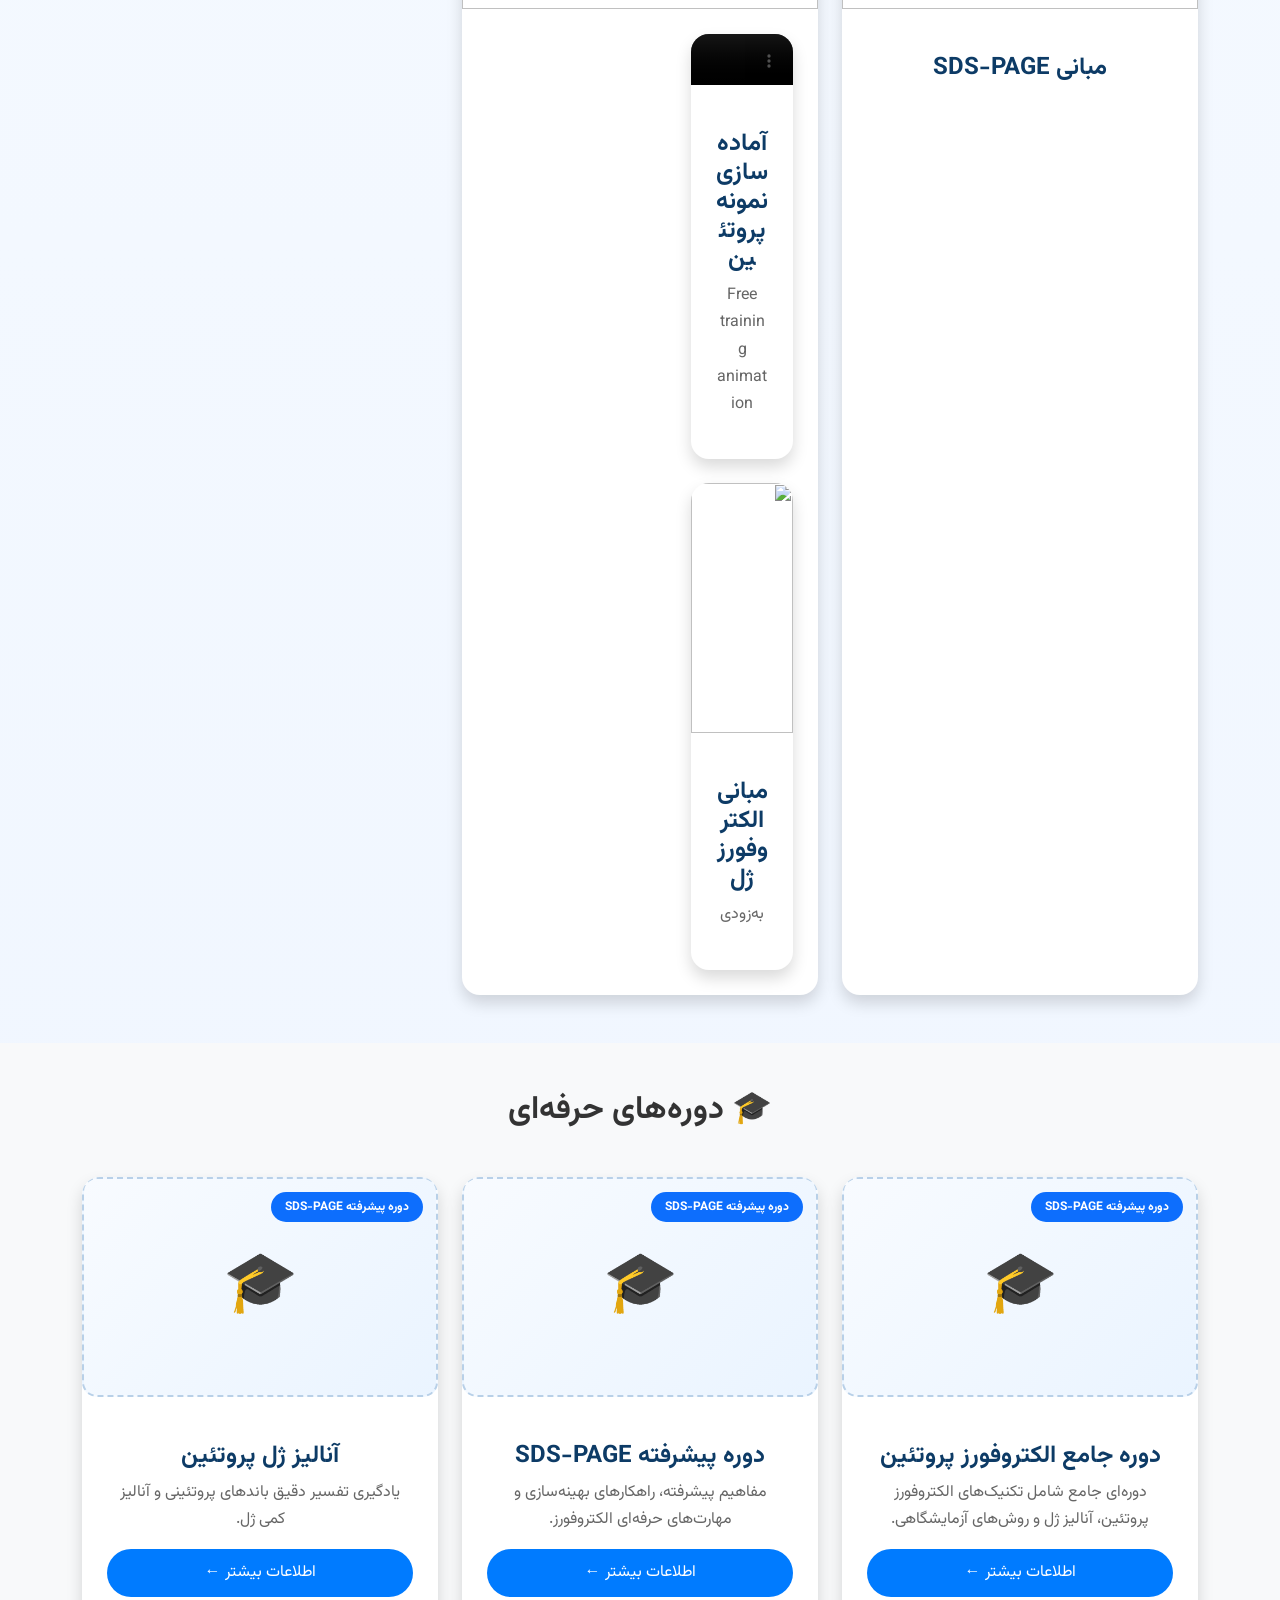
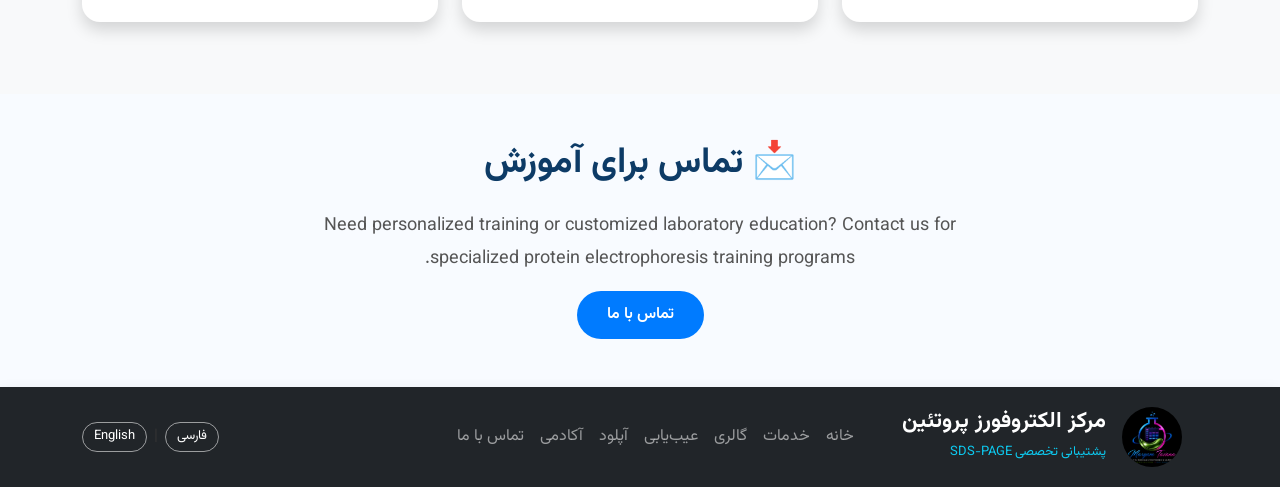
==== commit 37491b22: "Update academy.html" ====
--- a/academy.html
+++ b/academy.html
@@ -247,26 +247,31 @@
 
 <div class="card-body text-center">
 
-<video class="card-img-top" controls preload="metadata">
-    <source src="videos/2ME%20Animation.mp4" type="video/mp4">
-    Your browser does not support the video tag.
-</video>
-
-<h4>
-Protein Sample Preparation
-</h4>
-
-<p>
-Free training animation
-</p>
-</div>
-
-</div>
-
-</div>
-
-
-
+<div class="col-md-4 mb-4">
+
+    <div class="card h-100 shadow">
+
+        <video class="card-img-top tutorial-video"
+               controls
+               preload="metadata">
+
+            <source src="videos/2ME%20Animation.mp4" type="video/mp4">
+
+            Your browser does not support the video tag.
+
+        </video>
+
+        <div class="card-body text-center">
+
+            <h4>Protein Sample Preparation</h4>
+
+            <p>Free training animation</p>
+
+        </div>
+
+    </div>
+
+</div>
 <div class="col-md-4">
 
 <div class="card h-100 shadow">
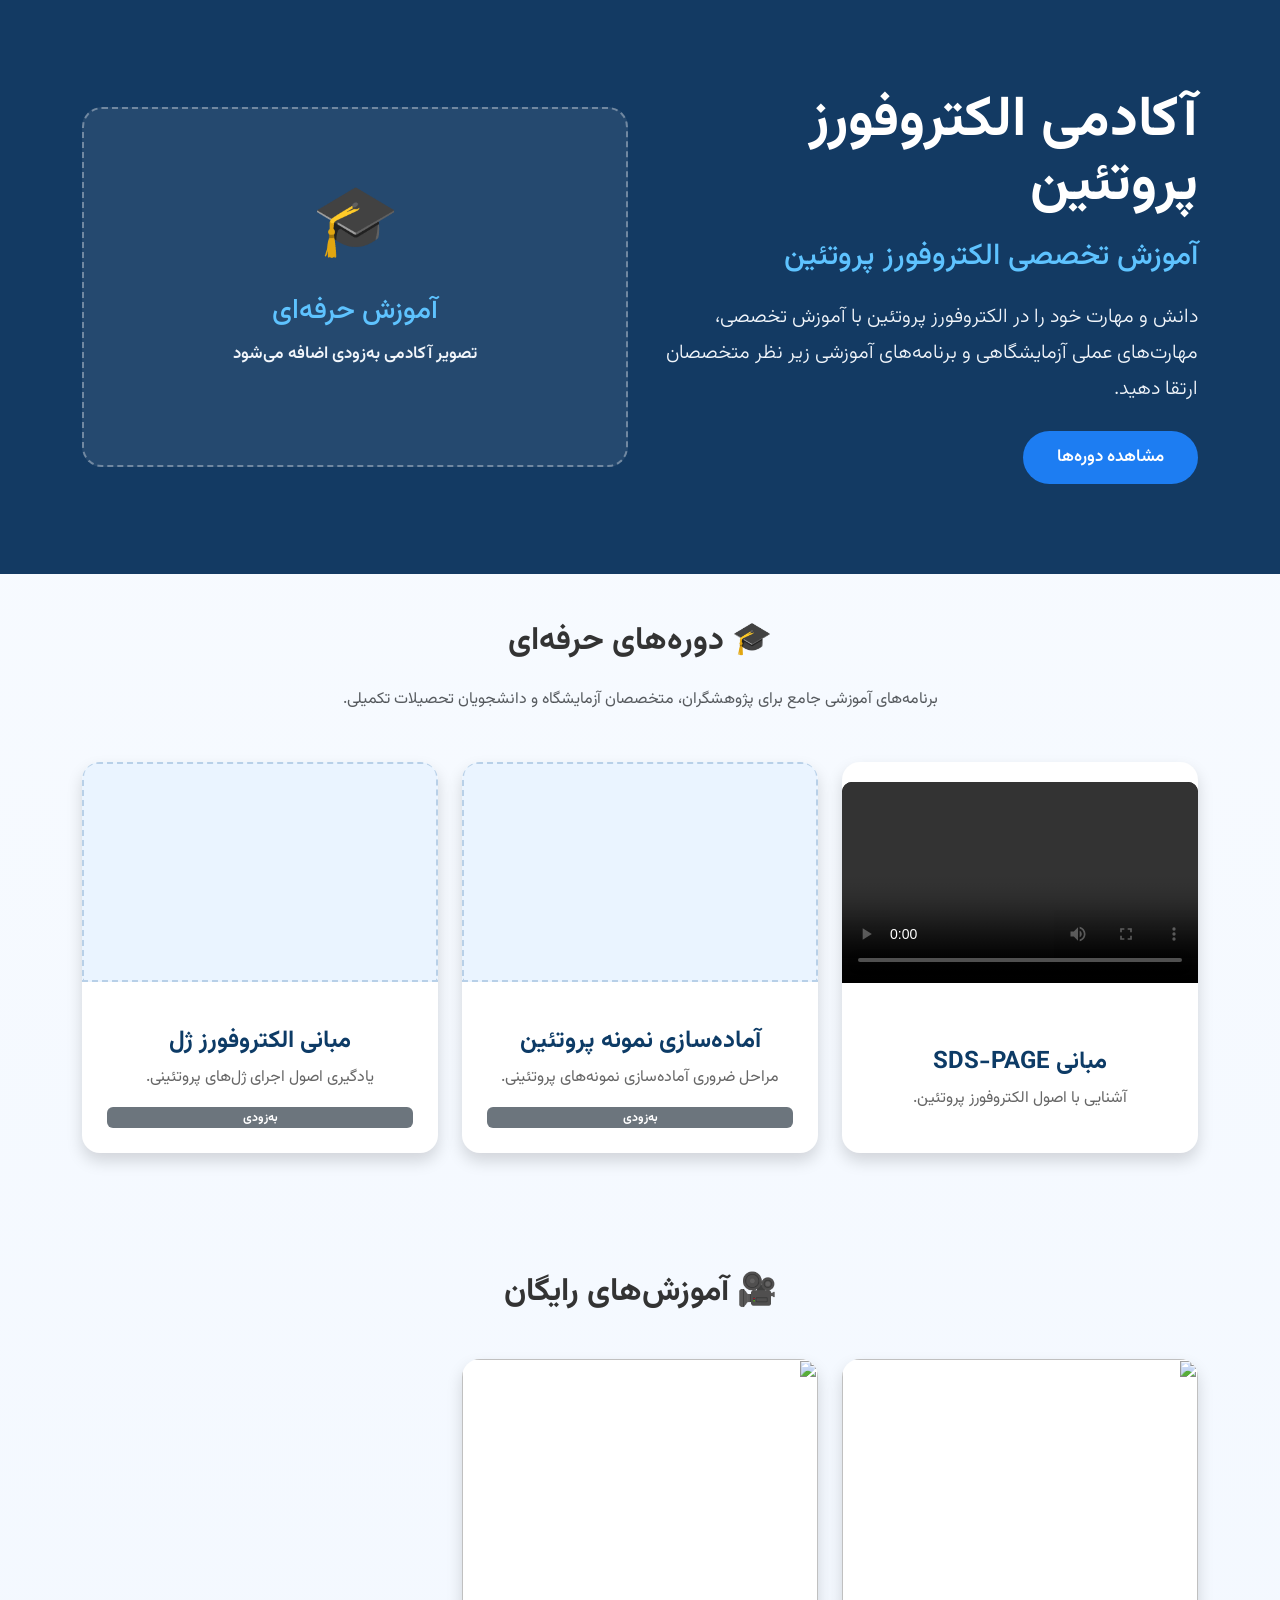
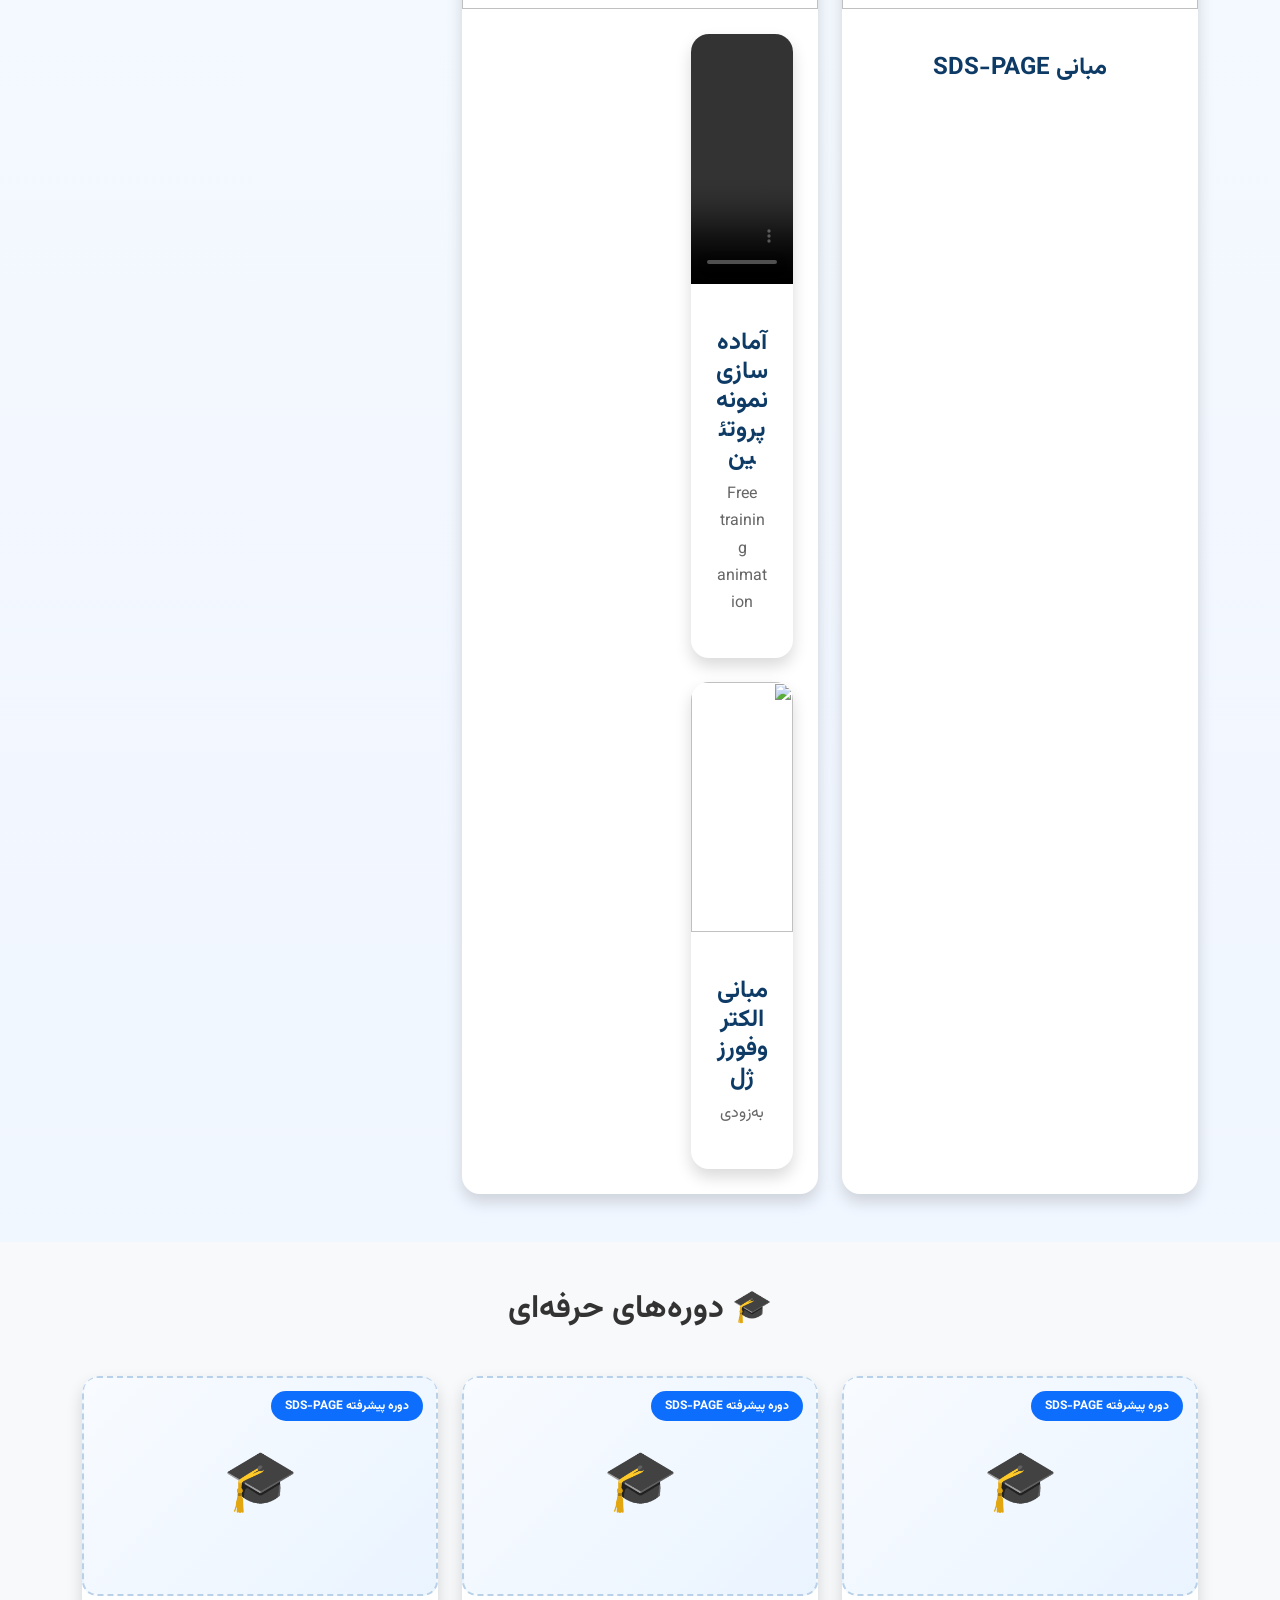
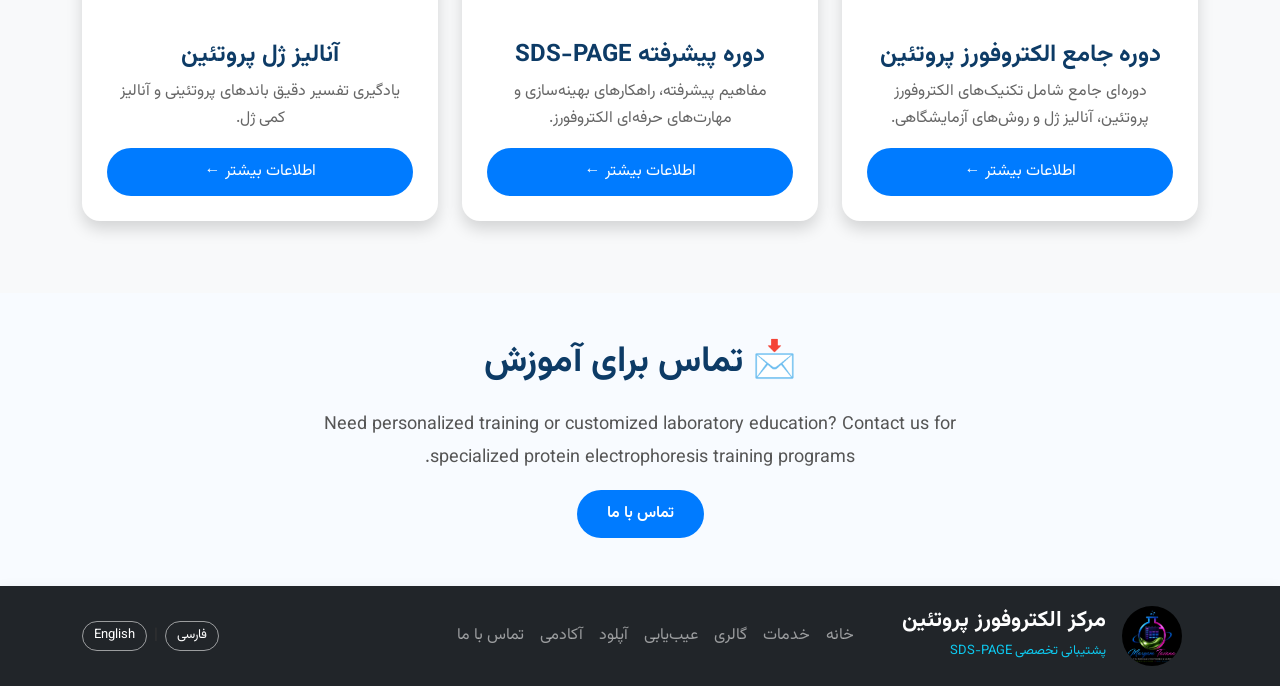
==== commit 2185cad5: "Update academy.html" ====
--- a/academy.html
+++ b/academy.html
@@ -251,14 +251,9 @@
 
     <div class="card h-100 shadow">
 
-        <video class="card-img-top tutorial-video"
-               controls
-               preload="metadata">
-
+        <video class="tutorial-video" controls preload="metadata">
             <source src="videos/2ME%20Animation.mp4" type="video/mp4">
-
             Your browser does not support the video tag.
-
         </video>
 
         <div class="card-body text-center">
--- a/style.css
+++ b/style.css
@@ -926,4 +926,10 @@
     display: block;
     aspect-ratio: 16 / 9;
     object-fit: contain;
-}+}
+.tutorial-video {
+    width: 100%;
+    height: 250px;
+    object-fit: cover;
+    display: block;
+}
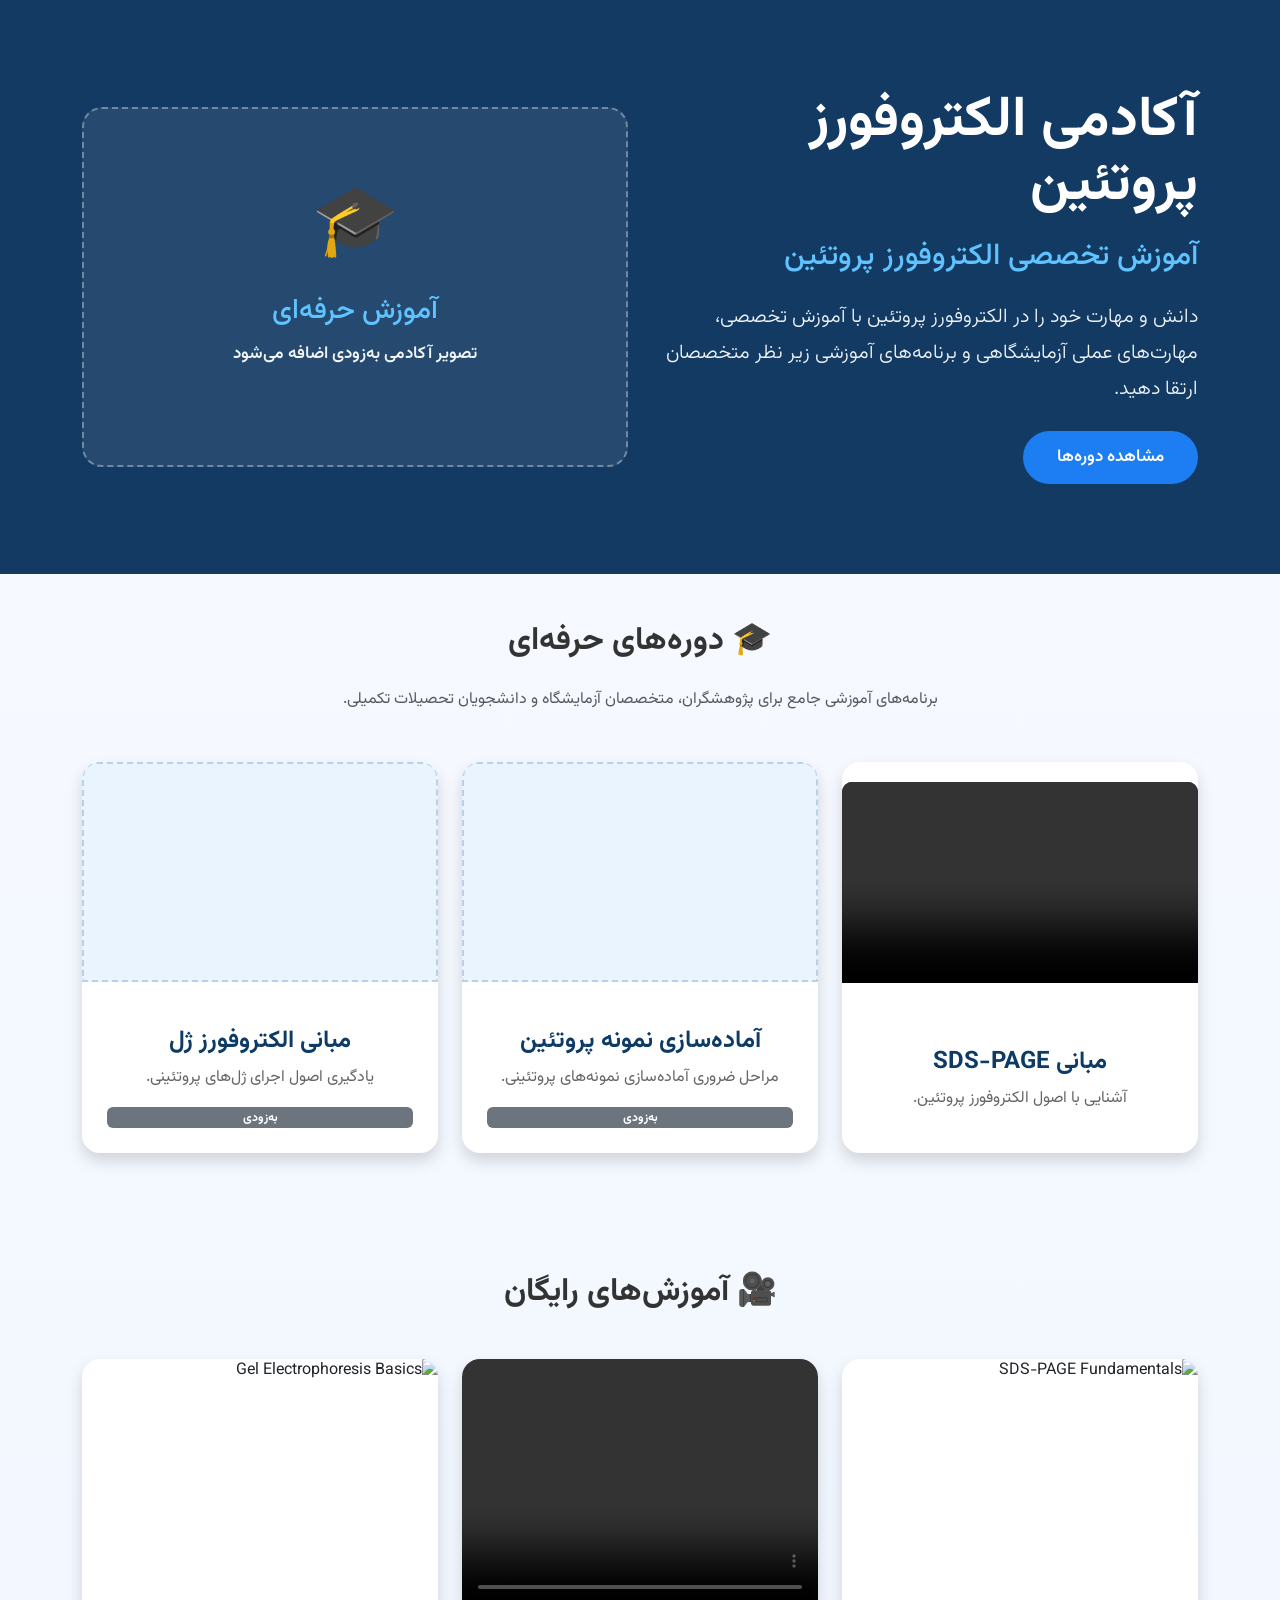
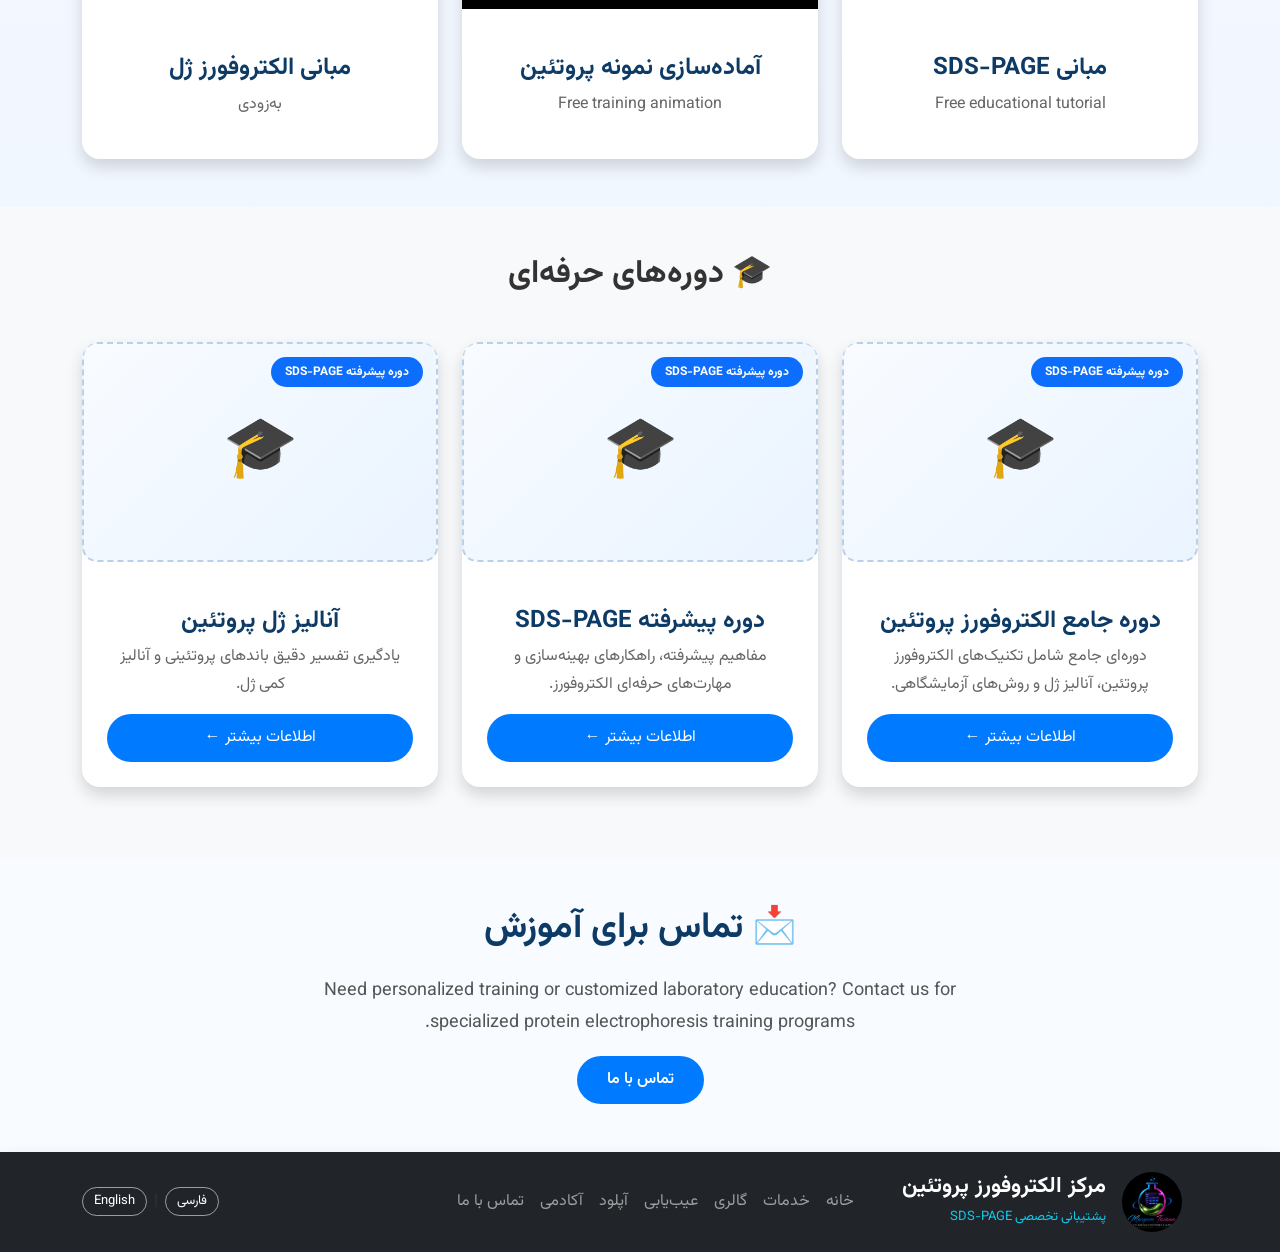
==== commit 8d89033b: "Update academy.html" ====
--- a/academy.html
+++ b/academy.html
@@ -205,94 +205,92 @@
 
 
 <!-- Free Tutorials -->
-
 <section class="py-5">
-
-<div class="container">
-
-<h2 class="text-center mb-5">
-🎥 Free Tutorials
-</h2>
-
-
-<div class="row">
-
-
-<div class="col-md-4">
-
-<div class="card h-100 shadow">
-
-<img src="images/tutorial1.png" class="card-img-top">
-
-<div class="card-body text-center">
-
-<h4>
-SDS-PAGE Fundamentals
-</h4>
-
-
-</div>
-
-</div>
-
-</div>
-
-
-
-<div class="col-md-4">
-
-<div class="card h-100 shadow">
-
-<img src="images/tutorial2.png" class="card-img-top">
-
-<div class="card-body text-center">
-
-<div class="col-md-4 mb-4">
-
-    <div class="card h-100 shadow">
-
-        <video class="tutorial-video" controls preload="metadata">
-            <source src="videos/2ME%20Animation.mp4" type="video/mp4">
-            Your browser does not support the video tag.
-        </video>
-
-        <div class="card-body text-center">
-
-            <h4>Protein Sample Preparation</h4>
-
-            <p>Free training animation</p>
+    <div class="container">
+
+        <h2 class="text-center mb-5">
+            🎥 Free Tutorials
+        </h2>
+
+        <div class="row g-4">
+
+            <!-- Card 1 -->
+            <div class="col-md-4">
+
+                <div class="card h-100 shadow">
+
+                    <img src="images/tutorial1.png"
+                         class="card-img-top"
+                         alt="SDS-PAGE Fundamentals">
+
+                    <div class="card-body text-center">
+
+                        <h4>SDS-PAGE Fundamentals</h4>
+
+                        <p>Free educational tutorial</p>
+
+                    </div>
+
+                </div>
+
+            </div>
+
+
+            <!-- Card 2: Video -->
+            <div class="col-md-4">
+
+                <div class="card h-100 shadow">
+
+                    <video class="tutorial-video"
+                           controls
+                           preload="metadata">
+
+                        <source src="videos/2ME%20Animation.mp4"
+                                type="video/mp4">
+
+                        Your browser does not support the video tag.
+
+                    </video>
+
+                    <div class="card-body text-center">
+
+                        <h4>Protein Sample Preparation</h4>
+
+                        <p>Free training animation</p>
+
+                    </div>
+
+                </div>
+
+            </div>
+
+
+            <!-- Card 3 -->
+            <div class="col-md-4">
+
+                <div class="card h-100 shadow">
+
+                    <img src="images/tutorial3.png"
+                         class="card-img-top"
+                         alt="Gel Electrophoresis Basics">
+
+                    <div class="card-body text-center">
+
+                        <h4>Gel Electrophoresis Basics</h4>
+
+                        <p>Coming Soon</p>
+
+                    </div>
+
+                </div>
+
+            </div>
 
         </div>
 
     </div>
-
-</div>
-<div class="col-md-4">
-
-<div class="card h-100 shadow">
-
-<img src="images/tutorial3.png" class="card-img-top">
-
-<div class="card-body text-center">
-
-<h4>
-Gel Electrophoresis Basics
-</h4>
-
-<p>
-Coming Soon
-</p>
-
-</div>
-
-</div>
-
-</div>
-
-
-</div>
-
-</div>
+</section>
+
 
 </section>
 <section class="py-5 bg-light" id="courses">
